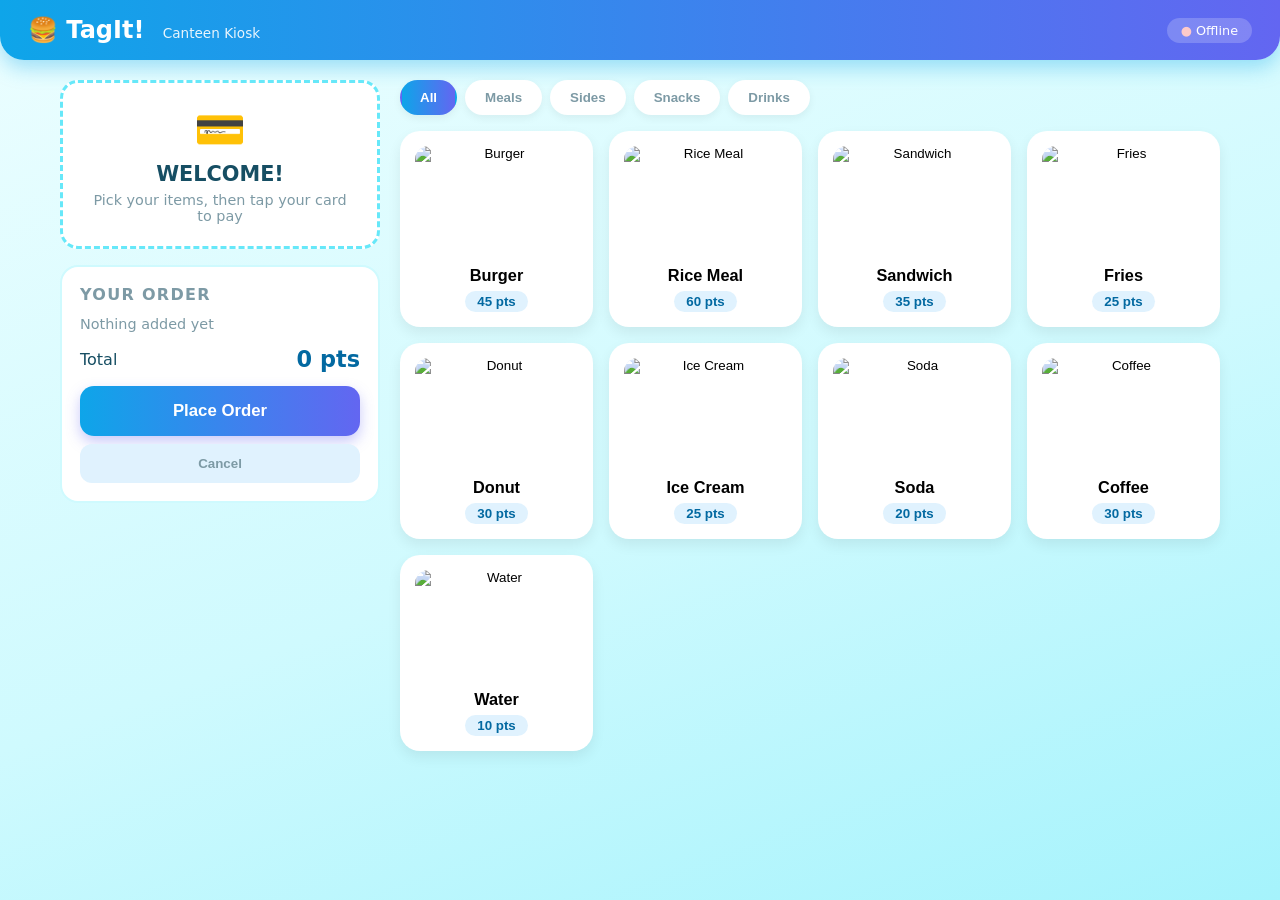
==== kiosk.html @ 9759cd98 "Initial commit" ====
<!DOCTYPE html>
<html lang="en">
<head>
  <meta charset="UTF-8">
  <meta name="viewport" content="width=device-width, initial-scale=1">
  <title>TagIt! Canteen Kiosk</title>
  <link rel="stylesheet" href="kiosk.css">
</head>
<body>
  <header class="k-topbar">
    <h1>🍔 TagIt! <span>Canteen Kiosk</span></h1>
    <div id="kStatus" class="k-status offline">Connecting...</div>
  </header>

  <div class="k-layout">
    <aside class="k-side">
      <section id="kStage" class="k-stage idle">
        <div id="kIcon" class="k-icon">💳</div>
        <p id="kTitle" class="k-title">WELCOME!</p>
        <p id="kSub" class="k-sub">Pick your items, then tap your card to pay</p>
      </section>

      <section class="k-cartpanel">
        <h2>Your Order</h2>
        <div id="kCartList" class="k-cartlist"><p class="k-empty">Nothing added yet</p></div>
        <div class="k-total"><span>Total</span><strong id="kTotal">0 pts</strong></div>
        <button id="kCheckout" class="k-checkout">Place Order</button>
        <button id="kClear" class="k-clear">Cancel</button>
      </section>
    </aside>

    <section class="k-main">
      <div id="kCats" class="k-cats"></div>
      <div id="kMenu" class="k-menu"></div>
    </section>
  </div>

  <script src="kiosk.js"></script>
</body>
</html>
---- kiosk.css ----
:root {
  --bg: #ecfeff; --panel: #ffffff; --ink: #164e63; --muted: #7d9aa5;
  --brand: #0ea5e9; --brand-dark: #0369a1; --ok: #10b981; --bad: #ef4444; --line: #cffafe;
}
* { box-sizing: border-box; }
body { margin: 0; min-height: 100vh; font-family: 'Segoe UI', system-ui, sans-serif;
  background: linear-gradient(160deg, #ecfeff 0%, #cffafe 55%, #a5f3fc 100%); color: var(--ink);
  display: flex; flex-direction: column; }
.k-topbar { display: flex; justify-content: space-between; align-items: center;
  padding: 16px 28px; background: linear-gradient(90deg, #0ea5e9, #6366f1); color: #fff;
  border-bottom-left-radius: 24px; border-bottom-right-radius: 24px; box-shadow: 0 8px 20px rgba(14,165,233,.35); }
.k-topbar h1 { margin: 0; font-size: 1.5rem; }
.k-topbar h1 span { font-size: .85rem; font-weight: 400; margin-left: 10px; opacity: .9; }
.k-status { padding: 5px 14px; border-radius: 999px; font-size: .8rem; background: rgba(255,255,255,.2); }
.k-status.online::before { content: "● "; color: #bbf7d0; }
.k-status.offline::before { content: "● "; color: #fecaca; }
.k-layout { flex: 1; display: grid; grid-template-columns: 320px 1fr; gap: 20px;
  max-width: 1200px; width: 100%; margin: 0 auto; padding: 20px; align-items: start; }
@media (max-width: 800px) { .k-layout { grid-template-columns: 1fr; } }
.k-side { display: flex; flex-direction: column; gap: 16px; position: sticky; top: 20px; }
.k-stage { background: var(--panel); border-radius: 18px; padding: 22px; text-align: center;
  border: 3px dashed #67e8f9; transition: border-color .3s; }
.k-stage.granted { border-color: var(--ok); } .k-stage.denied { border-color: var(--bad); }
.k-icon { font-size: 2.6rem; }
.k-icon.pop { display: inline-block; animation: pop .5s ease; }
@keyframes pop { 0% { transform: scale(.4); opacity: 0; } 70% { transform: scale(1.15); } 100% { transform: scale(1); opacity: 1; } }
.k-title { margin: 8px 0 0; font-size: 1.3rem; font-weight: 800; }
.k-stage.granted .k-title { color: var(--ok); } .k-stage.denied .k-title { color: var(--bad); }
.k-sub { margin: 6px 0 0; color: var(--muted); font-size: .9rem; }
.k-cartpanel { background: var(--panel); border-radius: 18px; padding: 18px; border: 2px solid var(--line); }
.k-cartpanel h2 { margin: 0 0 12px; font-size: 1rem; color: var(--muted); text-transform: uppercase; letter-spacing: .08em; }
.k-cartlist .row { display: flex; justify-content: space-between; padding: 6px 0; font-size: .95rem; border-bottom: 1px dashed var(--line); }
.k-empty { color: var(--muted); font-size: .9rem; margin: 0; }
.qtyctl { display: inline-flex; align-items: center; gap: 6px; }
.qtyctl button { border: 0; background: #e0f2fe; color: var(--ink); border-radius: 8px;
  width: 26px; height: 26px; font-weight: 800; cursor: pointer; }
.qtyctl button.rm { background: #fecaca; color: var(--bad); }
.k-total { display: flex; justify-content: space-between; align-items: center; margin: 14px 0; }
.k-total strong { font-size: 1.4rem; color: var(--brand-dark); }
.k-checkout { width: 100%; border: 0; border-radius: 14px; padding: 15px; font-size: 1.05rem; font-weight: 800;
  background: linear-gradient(90deg, #0ea5e9, #6366f1); color: #fff; cursor: pointer;
  box-shadow: 0 6px 14px rgba(99,102,241,.35); }
.k-clear { width: 100%; margin-top: 8px; border: 0; border-radius: 12px; padding: 12px;
  background: #e0f2fe; color: var(--muted); font-weight: 700; cursor: pointer; }
.k-main { display: flex; flex-direction: column; gap: 16px; }
.k-cats { display: flex; gap: 8px; flex-wrap: wrap; }
.k-cat { border: 2px solid transparent; background: #fff; color: var(--muted);
  border-radius: 999px; padding: 8px 18px; font-weight: 700; cursor: pointer;
  box-shadow: 0 3px 8px rgba(0,0,0,.06); transition: transform .12s; }
.k-cat:hover { transform: translateY(-2px); }
.k-cat.on { background: linear-gradient(90deg, #0ea5e9, #6366f1); color: #fff; }
.k-menu { display: grid; grid-template-columns: repeat(auto-fill, minmax(170px, 1fr)); gap: 16px; }
.k-item { background: var(--panel); border: 3px solid transparent; border-radius: 20px; padding: 12px;
  text-align: center; cursor: pointer; transition: transform .15s, box-shadow .2s;
  opacity: .45; pointer-events: none; box-shadow: 0 6px 14px rgba(0,0,0,.07); }
.k-item.active { opacity: 1; pointer-events: auto; }
.k-item.active:hover { transform: translateY(-5px) rotate(-1deg); border-color: #0ea5e9; box-shadow: 0 12px 22px rgba(14,165,233,.25); }
.k-item img { width: 100%; height: 110px; object-fit: cover; border-radius: 14px; display: block; margin-bottom: 10px; }
.k-item strong { display: block; margin-bottom: 6px; font-size: 1.02rem; }
.k-item .price { display: inline-block; background: #e0f2fe; color: var(--brand-dark); font-weight: 800;
  border-radius: 999px; padding: 3px 12px; }
.thumb { width: 22px; height: 22px; object-fit: cover; border-radius: 6px; vertical-align: middle; }
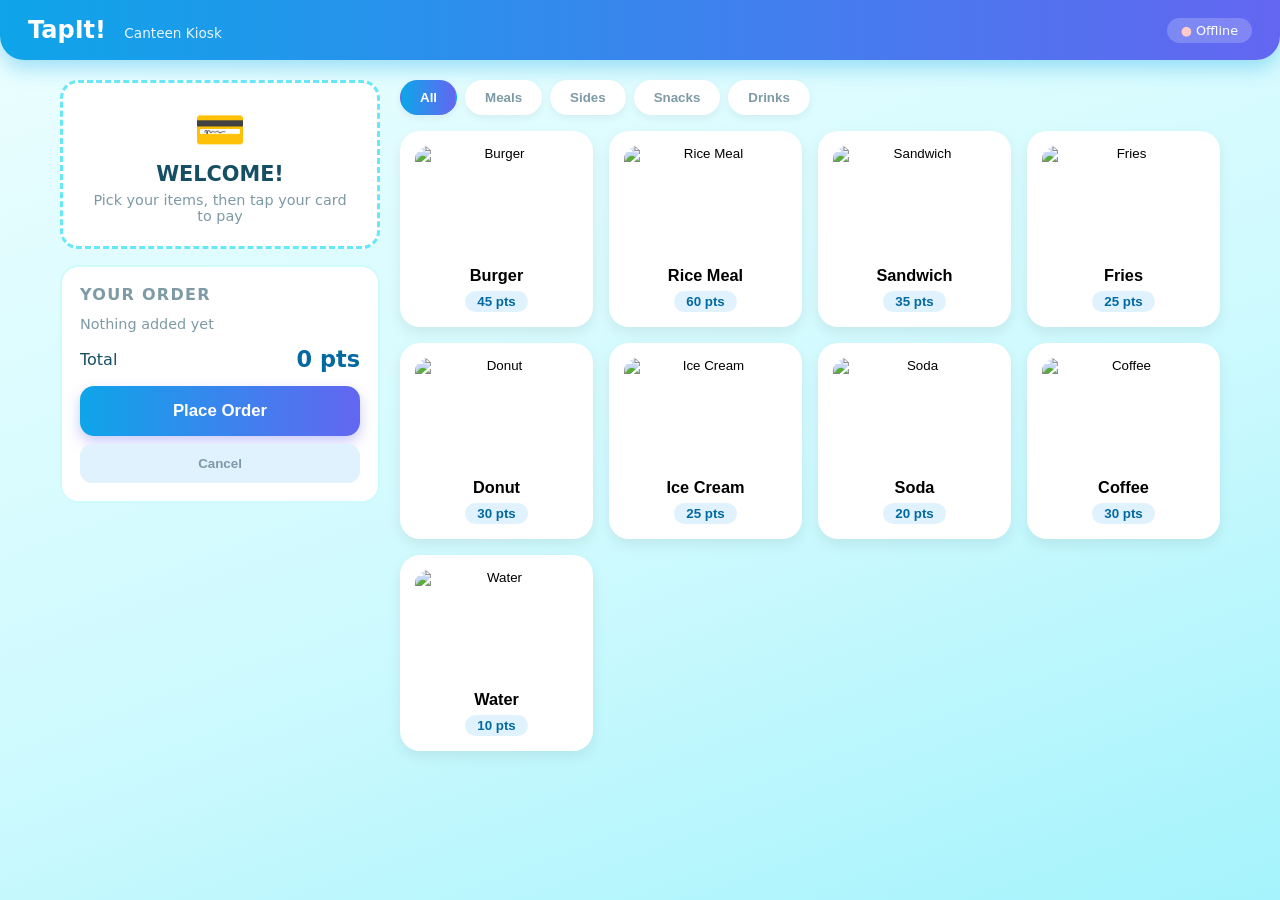
==== commit e3d2bc5d: "Organize project and rename to TapIt" ====
--- a/kiosk.html
+++ b/kiosk.html
@@ -4,11 +4,11 @@
   <meta charset="UTF-8">
   <meta name="viewport" content="width=device-width, initial-scale=1">
   <title>TagIt! Canteen Kiosk</title>
-  <link rel="stylesheet" href="kiosk.css">
+  <link rel="stylesheet" href="assets/css/kiosk.css">
 </head>
 <body>
   <header class="k-topbar">
-    <h1>🍔 TagIt! <span>Canteen Kiosk</span></h1>
+    <h1>TapIt! <span>Canteen Kiosk</span></h1>
     <div id="kStatus" class="k-status offline">Connecting...</div>
   </header>
 
@@ -35,6 +35,6 @@
     </section>
   </div>
 
-  <script src="kiosk.js"></script>
+  <script src="assets/js/kiosk.js"></script>
 </body>
 </html>
--- a/assets/css/kiosk.css
+++ b/assets/css/kiosk.css
@@ -0,0 +1,62 @@
+:root {
+  --bg: #ecfeff; --panel: #ffffff; --ink: #164e63; --muted: #7d9aa5;
+  --brand: #0ea5e9; --brand-dark: #0369a1; --ok: #10b981; --bad: #ef4444; --line: #cffafe;
+}
+* { box-sizing: border-box; }
+body { margin: 0; min-height: 100vh; font-family: 'Segoe UI', system-ui, sans-serif;
+  background: linear-gradient(160deg, #ecfeff 0%, #cffafe 55%, #a5f3fc 100%); color: var(--ink);
+  display: flex; flex-direction: column; }
+.k-topbar { display: flex; justify-content: space-between; align-items: center;
+  padding: 16px 28px; background: linear-gradient(90deg, #0ea5e9, #6366f1); color: #fff;
+  border-bottom-left-radius: 24px; border-bottom-right-radius: 24px; box-shadow: 0 8px 20px rgba(14,165,233,.35); }
+.k-topbar h1 { margin: 0; font-size: 1.5rem; }
+.k-topbar h1 span { font-size: .85rem; font-weight: 400; margin-left: 10px; opacity: .9; }
+.k-status { padding: 5px 14px; border-radius: 999px; font-size: .8rem; background: rgba(255,255,255,.2); }
+.k-status.online::before { content: "● "; color: #bbf7d0; }
+.k-status.offline::before { content: "● "; color: #fecaca; }
+.k-layout { flex: 1; display: grid; grid-template-columns: 320px 1fr; gap: 20px;
+  max-width: 1200px; width: 100%; margin: 0 auto; padding: 20px; align-items: start; }
+@media (max-width: 800px) { .k-layout { grid-template-columns: 1fr; } }
+.k-side { display: flex; flex-direction: column; gap: 16px; position: sticky; top: 20px; }
+.k-stage { background: var(--panel); border-radius: 18px; padding: 22px; text-align: center;
+  border: 3px dashed #67e8f9; transition: border-color .3s; }
+.k-stage.granted { border-color: var(--ok); } .k-stage.denied { border-color: var(--bad); }
+.k-icon { font-size: 2.6rem; }
+.k-icon.pop { display: inline-block; animation: pop .5s ease; }
+@keyframes pop { 0% { transform: scale(.4); opacity: 0; } 70% { transform: scale(1.15); } 100% { transform: scale(1); opacity: 1; } }
+.k-title { margin: 8px 0 0; font-size: 1.3rem; font-weight: 800; }
+.k-stage.granted .k-title { color: var(--ok); } .k-stage.denied .k-title { color: var(--bad); }
+.k-sub { margin: 6px 0 0; color: var(--muted); font-size: .9rem; }
+.k-cartpanel { background: var(--panel); border-radius: 18px; padding: 18px; border: 2px solid var(--line); }
+.k-cartpanel h2 { margin: 0 0 12px; font-size: 1rem; color: var(--muted); text-transform: uppercase; letter-spacing: .08em; }
+.k-cartlist .row { display: flex; justify-content: space-between; padding: 6px 0; font-size: .95rem; border-bottom: 1px dashed var(--line); }
+.k-empty { color: var(--muted); font-size: .9rem; margin: 0; }
+.qtyctl { display: inline-flex; align-items: center; gap: 6px; }
+.qtyctl button { border: 0; background: #e0f2fe; color: var(--ink); border-radius: 8px;
+  width: 26px; height: 26px; font-weight: 800; cursor: pointer; }
+.qtyctl button.rm { background: #fecaca; color: var(--bad); }
+.k-total { display: flex; justify-content: space-between; align-items: center; margin: 14px 0; }
+.k-total strong { font-size: 1.4rem; color: var(--brand-dark); }
+.k-checkout { width: 100%; border: 0; border-radius: 14px; padding: 15px; font-size: 1.05rem; font-weight: 800;
+  background: linear-gradient(90deg, #0ea5e9, #6366f1); color: #fff; cursor: pointer;
+  box-shadow: 0 6px 14px rgba(99,102,241,.35); }
+.k-clear { width: 100%; margin-top: 8px; border: 0; border-radius: 12px; padding: 12px;
+  background: #e0f2fe; color: var(--muted); font-weight: 700; cursor: pointer; }
+.k-main { display: flex; flex-direction: column; gap: 16px; }
+.k-cats { display: flex; gap: 8px; flex-wrap: wrap; }
+.k-cat { border: 2px solid transparent; background: #fff; color: var(--muted);
+  border-radius: 999px; padding: 8px 18px; font-weight: 700; cursor: pointer;
+  box-shadow: 0 3px 8px rgba(0,0,0,.06); transition: transform .12s; }
+.k-cat:hover { transform: translateY(-2px); }
+.k-cat.on { background: linear-gradient(90deg, #0ea5e9, #6366f1); color: #fff; }
+.k-menu { display: grid; grid-template-columns: repeat(auto-fill, minmax(170px, 1fr)); gap: 16px; }
+.k-item { background: var(--panel); border: 3px solid transparent; border-radius: 20px; padding: 12px;
+  text-align: center; cursor: pointer; transition: transform .15s, box-shadow .2s;
+  opacity: .45; pointer-events: none; box-shadow: 0 6px 14px rgba(0,0,0,.07); }
+.k-item.active { opacity: 1; pointer-events: auto; }
+.k-item.active:hover { transform: translateY(-5px) rotate(-1deg); border-color: #0ea5e9; box-shadow: 0 12px 22px rgba(14,165,233,.25); }
+.k-item img { width: 100%; height: 110px; object-fit: cover; border-radius: 14px; display: block; margin-bottom: 10px; }
+.k-item strong { display: block; margin-bottom: 6px; font-size: 1.02rem; }
+.k-item .price { display: inline-block; background: #e0f2fe; color: var(--brand-dark); font-weight: 800;
+  border-radius: 999px; padding: 3px 12px; }
+.thumb { width: 22px; height: 22px; object-fit: cover; border-radius: 6px; vertical-align: middle; }
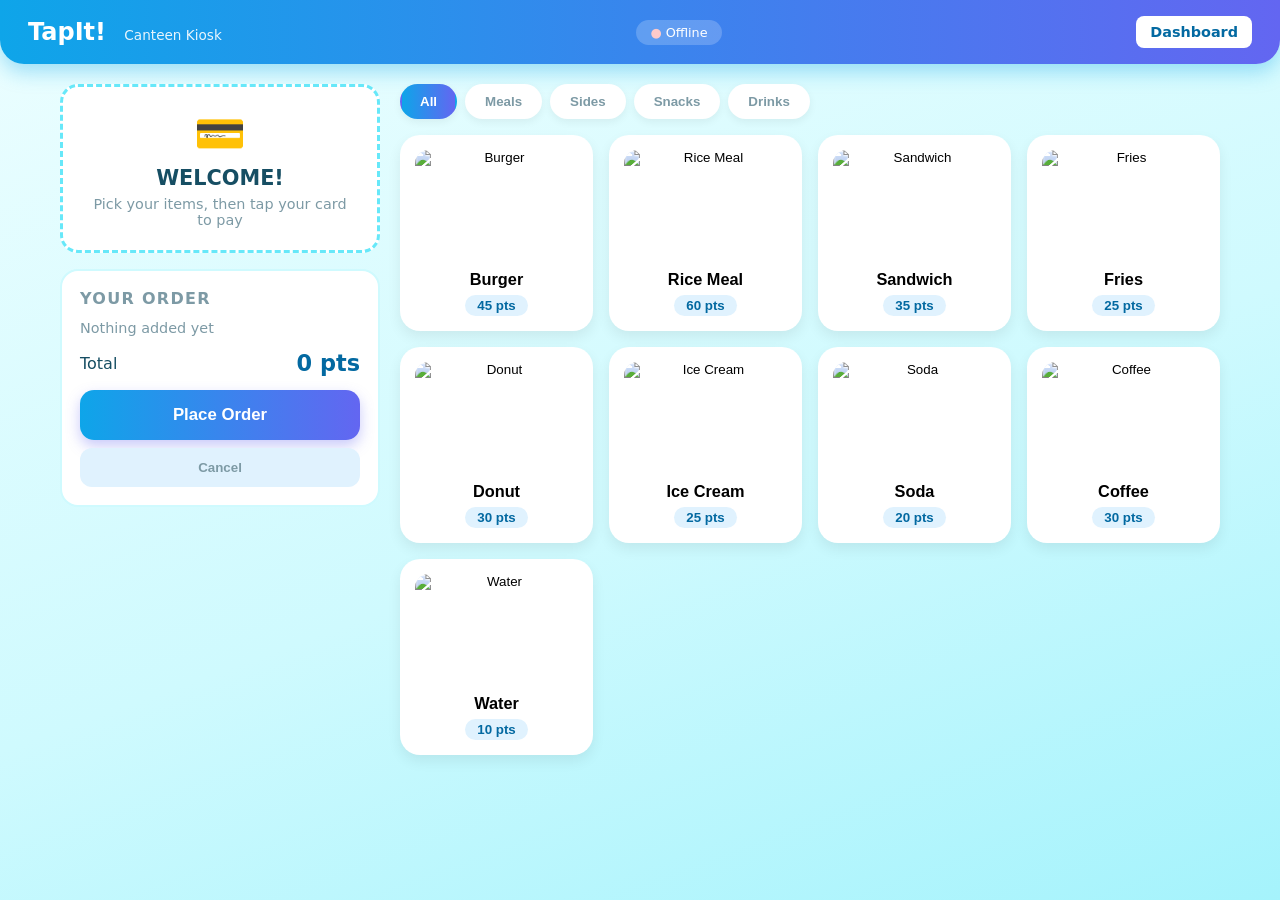
==== commit 43483075: "Port firmware to ESP32-C3 SuperMini, add double-tap guard and HTTP timeouts, remove README" ====
--- a/kiosk.html
+++ b/kiosk.html
@@ -10,6 +10,7 @@
   <header class="k-topbar">
     <h1>TapIt! <span>Canteen Kiosk</span></h1>
     <div id="kStatus" class="k-status offline">Connecting...</div>
+    <a class="k-page-link" href="index.html">Dashboard</a>
   </header>
 
   <div class="k-layout">
--- a/assets/css/kiosk.css
+++ b/assets/css/kiosk.css
@@ -14,9 +14,16 @@
 .k-status { padding: 5px 14px; border-radius: 999px; font-size: .8rem; background: rgba(255,255,255,.2); }
 .k-status.online::before { content: "● "; color: #bbf7d0; }
 .k-status.offline::before { content: "● "; color: #fecaca; }
+.k-page-link { padding: 8px 14px; border-radius: 8px; background: #fff; color: var(--brand-dark);
+  font-size: .9rem; font-weight: 700; text-decoration: none; }
+.k-page-link:hover { background: #e0f2fe; }
 .k-layout { flex: 1; display: grid; grid-template-columns: 320px 1fr; gap: 20px;
   max-width: 1200px; width: 100%; margin: 0 auto; padding: 20px; align-items: start; }
-@media (max-width: 800px) { .k-layout { grid-template-columns: 1fr; } }
+@media (max-width: 800px) {
+  .k-topbar { flex-wrap: wrap; gap: 10px; }
+  .k-topbar h1 { flex: 1 1 100%; }
+  .k-layout { grid-template-columns: 1fr; }
+}
 .k-side { display: flex; flex-direction: column; gap: 16px; position: sticky; top: 20px; }
 .k-stage { background: var(--panel); border-radius: 18px; padding: 22px; text-align: center;
   border: 3px dashed #67e8f9; transition: border-color .3s; }
